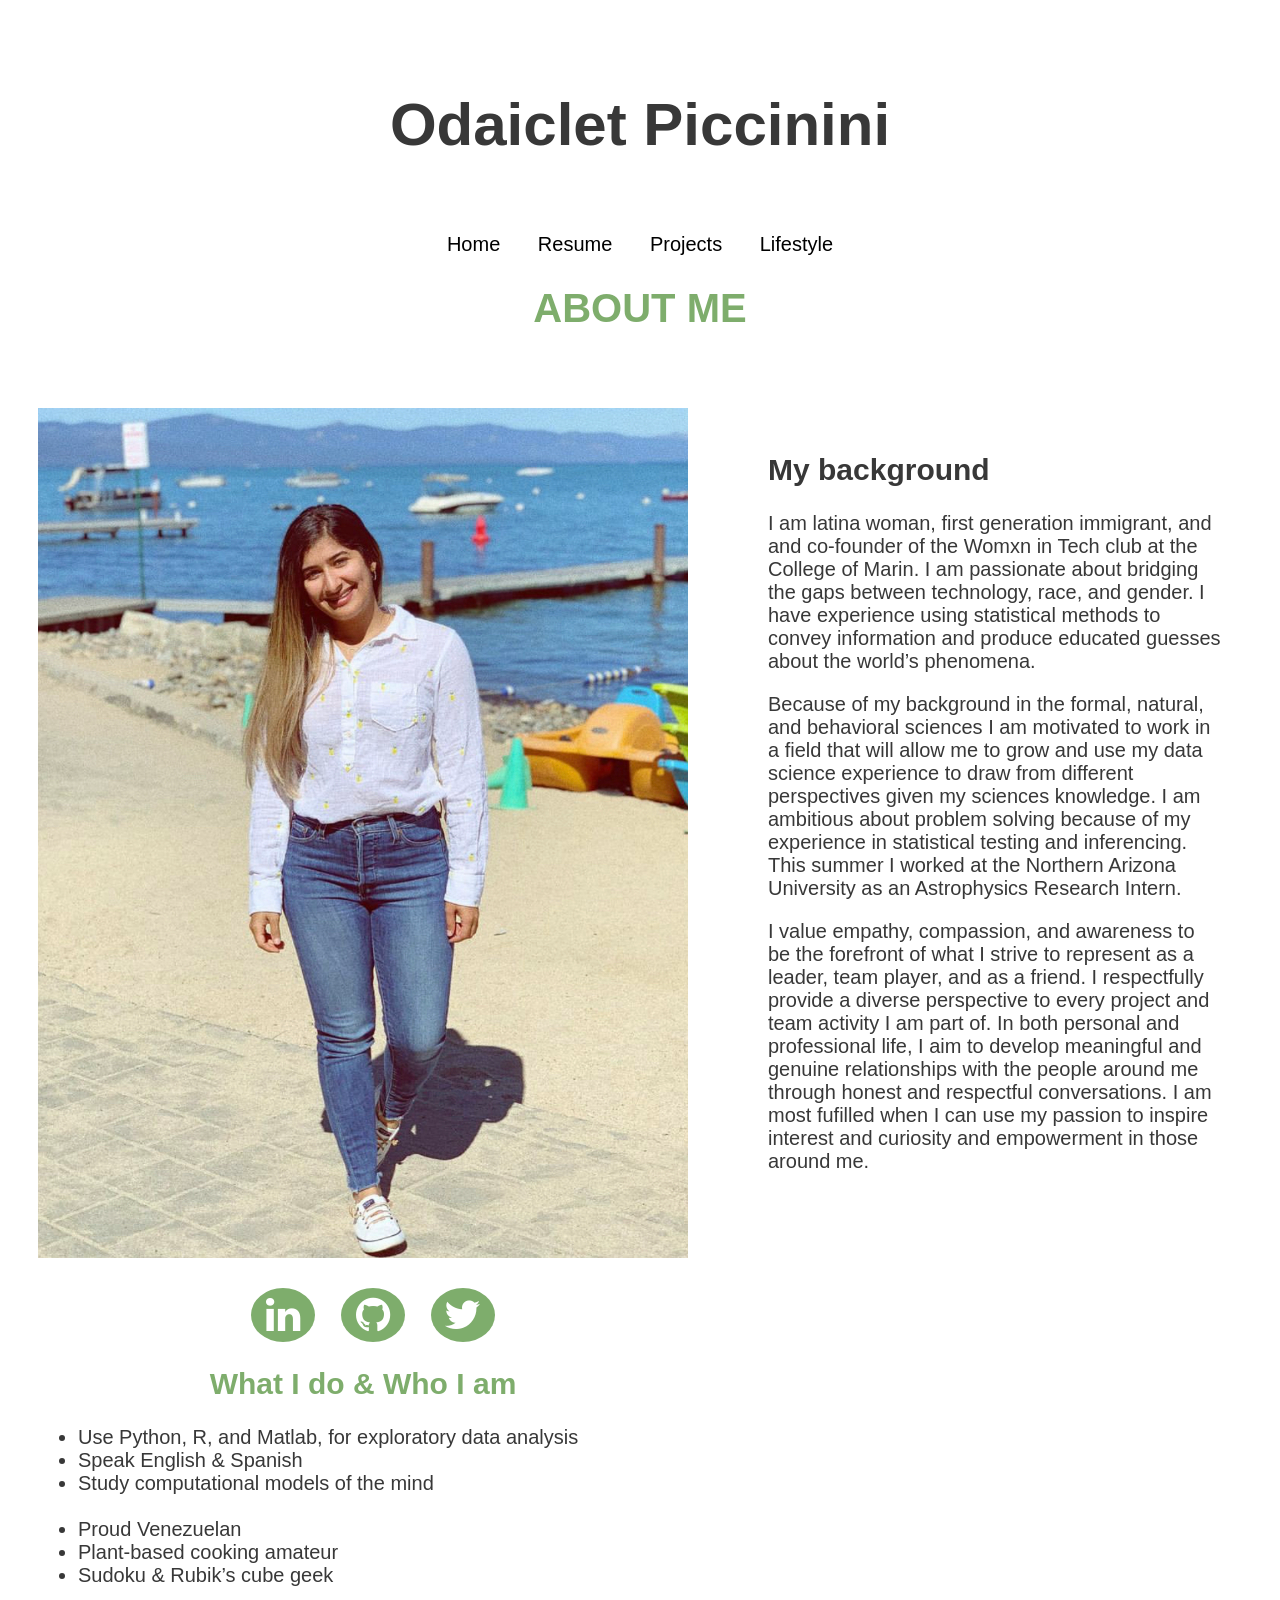
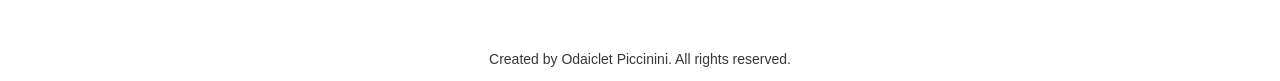
==== about-me.html @ 80da04c0 "Update about-me.html" ====
<!DOCTYPE html>
<html>
<head>
	<title>about-me</title>
	<!-- Add icon library -->
	<link rel="stylesheet" href="https://cdnjs.cloudflare.com/ajax/libs/font-awesome/4.7.0/css/font-awesome.min.css">
<style type="text/css">
.inline {
  background-color: #f7f7f7;
  border:solid 1px #B0B0B0;
}
.error {
	font-weight: bold;
	color: #FF0000;
}
.warning {
	font-weight: bold;
}
.message {
	font-style: italic;
}
.source, .output, .warning, .error, .message {
	padding: 0 1em;
  border:solid 1px #F7F7F7;
}
.source {
  background-color: #f5f5f5;
}
.left {
  text-align: left;
}
.right {
  text-align: right;
}
.center {
  text-align: center;
}
.hl.num {
  color: #AF0F91;
}
.hl.str {
  color: #317ECC;
}
.hl.com {
  color: #AD95AF;
  font-style: italic;
}
.hl.opt {
  color: #000000;
}
.hl.std {
  color: #585858;
}
.hl.kwa {
  color: #295F94;
  font-weight: bold;
}
.hl.kwb {
  color: #B05A65;
}
.hl.kwc {
  color: #55aa55;
}
.hl.kwd {
  color: #BC5A65;
  font-weight: bold;
}
body {
     margin-top: 30px;
     font-family: "Didot", Arial, sans-serif;
     color: #383838;
     font-size: 20px;
   }
.topnav {
     overflow: hidden;
     justify-content: center;
     display: inline-block;
     position: absolute;
     left: 0px;
     height: 40px;
     width: 100%;
     margin: 0 auto;
   }
   .topnav a {
     float: left;
     color: black;
     text-align: center;
     padding: 14px 16px;
     text-decoration: none;
     font-size: 20px;
   }
  .topnav a:hover {
     background-color: #f2f2ed;
     color: black;
   }
  .topnav a.active {
     color: #7ead6c;
   }
  .topnav ul {
      margin: auto;
      padding: 0;
      list-style: none;
      text-align: center;
   }
 .topnav ul li{
      margin: 0;
      padding: 0;
      display: inline-block;
   }
.topnav ul li a{
      text-align: center;
   }
  .titles{
      color: #7ead6c;
      padding: 20px;
      text-align: center;
      margin-top: 20px;
   }
   .row {
     display: flex;
   }
   .text {
     flex: 70%;
     padding: 30px;
     margin: 20px;
   }
   .image{
     flex: 30%;
     padding: 30px;
   }
      /* Style all font awesome icons */
   .fa {
     margin-top: 30px;
     margin-left: 20px;
     padding: 7px;
     font-size: 40px;
     width: 50px;
     text-align: center;
     text-decoration: none;
     border-radius: 50%;
   }
   /* Add a hover effect if you want */
   .fa:hover {
     opacity: 0.7;
   }
   /* Set a specific color for each brand */
   /* github */
   .fa-github {
     background: #7ead6c;
     color: white;
   }
   /* linkedin */
   .fa-linkedin {
     background: #7ead6c;
     color: white;
   }
    /* twitter */
   .fa-twitter {
     background: #7ead6c;
     color: white;
   }
   .icons{
   text-align:center;
   }
   .footnote {
   text-align: center;
   font-size: 14px;
   }
</head>
</style>
<body>
	
<div class = "titles">
	<h1 style = "text-align:center;color: #383838;font-size:3em;">Odaiclet Piccinini</h1>
</div>
<div class="topnav">
    	<ul>
       		<li><a href="/index">Home</a></li>
       		<li><a href="/resume">Resume</a></li>
       		<li><a href="/projects">Projects</a></li>
       		<li><a href="/lifestyle">Lifestyle</a></li>
	</ul>
</div>
	
<div class = "titles">
   <h1>ABOUT ME</h1>
</div>

<div class="row">
   <div class = "image">
      <img src="images/image1.png" alt="Young Woman Student" style="float:left;width:650px;height:850px;">
      <br />
      <br />
      <div class = "icons">
         <a href="https://www.linkedin.com/in/odaiclet" class="fa fa-linkedin"></a>
         <a href="https://github.com/odaiclet" class="fa fa-github"></a>
         <a href="https://twitter.com/odaicletmarina" class="fa fa-twitter"></a>
      </div>
      <h2 style = "text-align:center;color:#7ead6c;">What I do & Who I am</h2>
      <ul>
         <li>Use Python, R, and Matlab, for exploratory data analysis</li>
         <li>Speak English & Spanish</li>
         <li>Study computational models of the mind</li>
         <br />
         <li>Proud Venezuelan</li>
         <li>Plant-based cooking amateur</li>
         <li>Sudoku & Rubik’s cube geek</li>
      </ul>
   </div>
   
   <div class = "text">
      <h2>My background</h2>
      <p>I am latina woman, first generation immigrant, and and co-founder of the Womxn in Tech club at the College of Marin. I am passionate about bridging the gaps between technology, race, and gender. I have experience using statistical methods to convey information and produce educated guesses about the world’s phenomena.</p>
      
      <p>Because of my background in the formal, natural, and behavioral sciences I am motivated to work in a field that will allow me to grow and use my data science experience to draw from different perspectives given my sciences knowledge. I am ambitious about problem solving because of my experience in statistical testing and inferencing. This summer I worked at the Northern Arizona University as an Astrophysics Research Intern.</p>
      
      <p>I value empathy, compassion, and awareness to be the forefront of what I strive to represent as a leader, team player, and as a friend. I respectfully provide a diverse perspective to every project and team activity I am part of. In both personal and professional life, I aim to develop meaningful and genuine relationships with the people around me through honest and respectful conversations. I am most fufilled when I can use my passion to inspire interest and curiosity and empowerment in those around me.</p>
      </div>
</div>

<div class = "footnote">
   <p>Created by Odaiclet Piccinini. All rights reserved.</p>
</div>

</body>
</html>
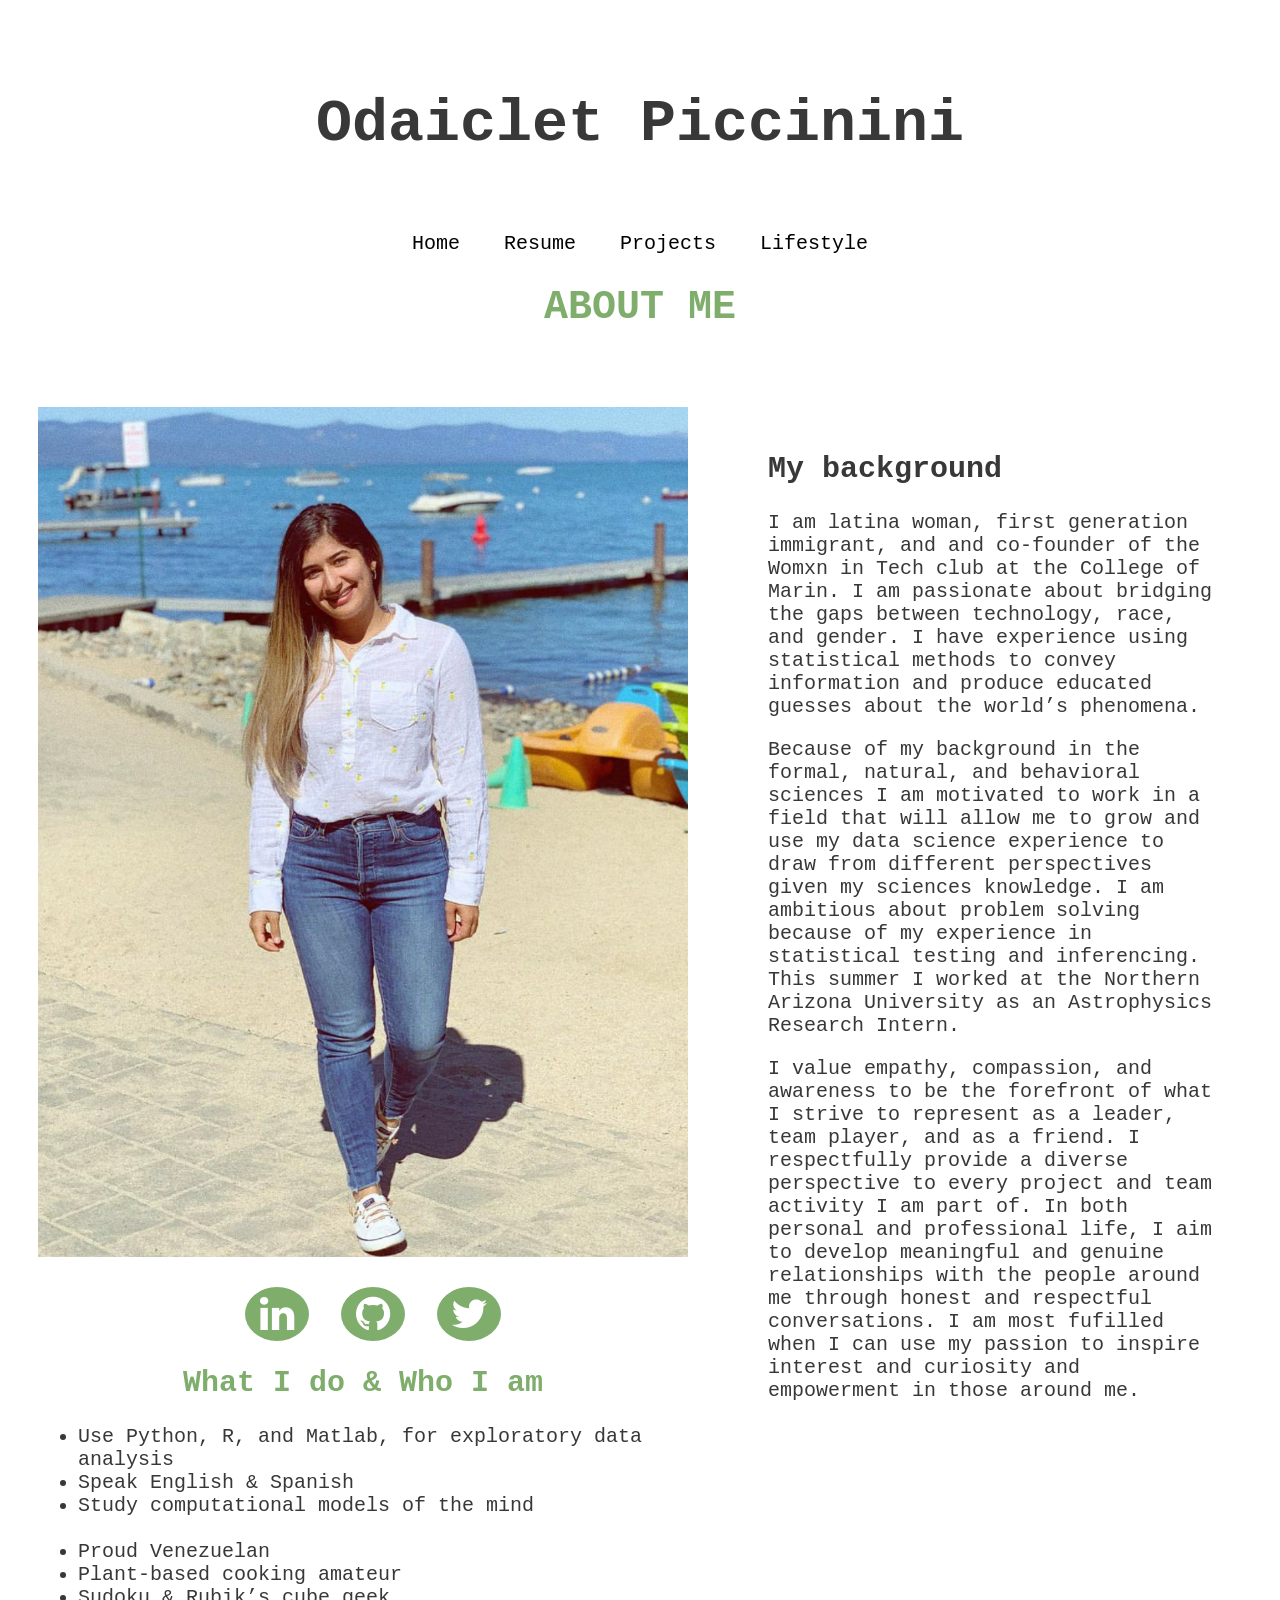
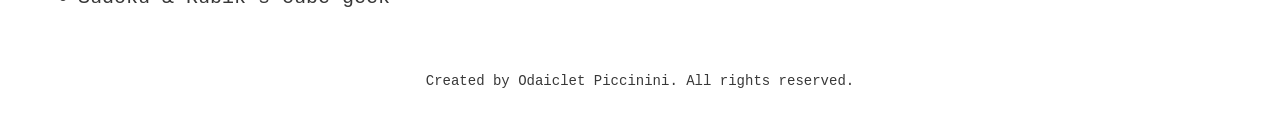
==== commit 417e270d: "Update about-me.html" ====
--- a/about-me.html
+++ b/about-me.html
@@ -67,7 +67,7 @@
 }
 body {
      margin-top: 30px;
-     font-family: "Didot", Arial, sans-serif;
+     font-family: "Lucida Console", Monaco, monospace;
      color: #383838;
      font-size: 20px;
    }
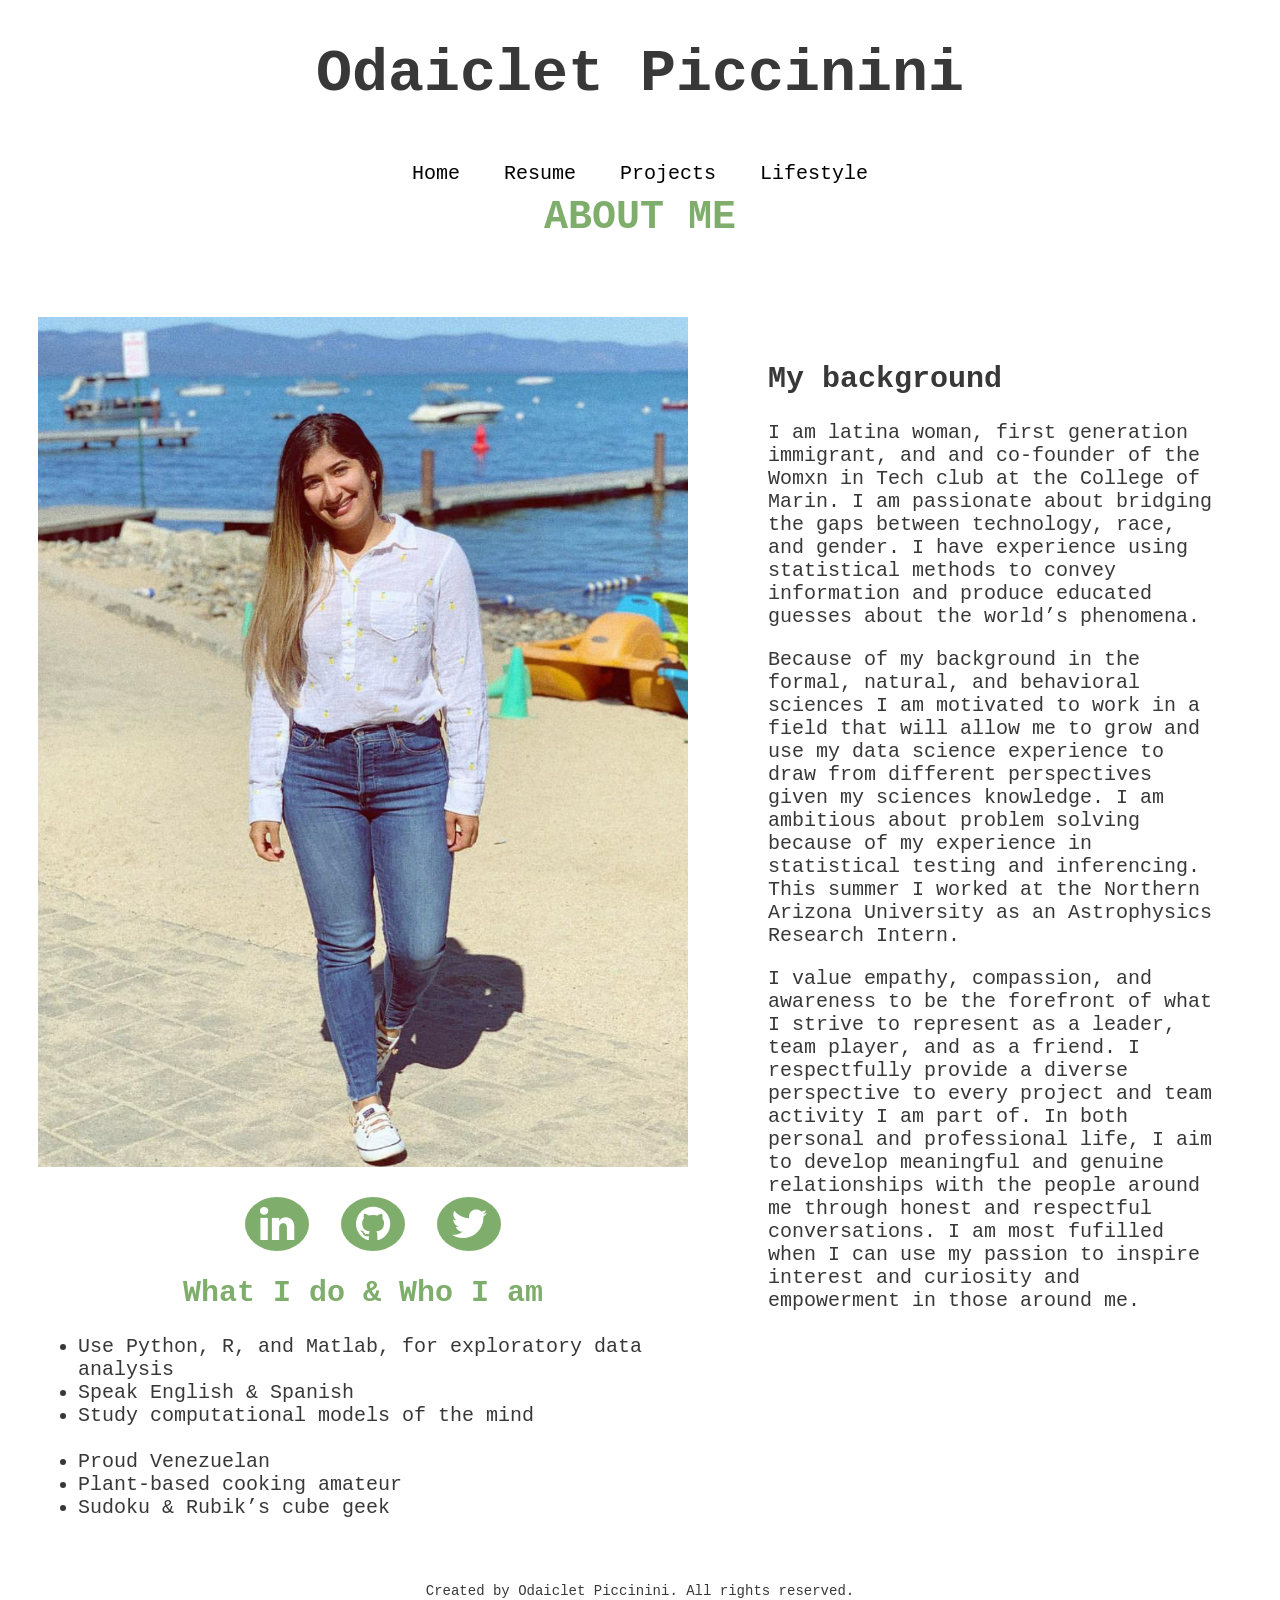
==== commit 508b025d: "Update about-me.html" ====
--- a/about-me.html
+++ b/about-me.html
@@ -110,11 +110,11 @@
 .topnav ul li a{
       text-align: center;
    }
-  .titles{
+  .titles {
       color: #7ead6c;
       padding: 20px;
       text-align: center;
-      margin-top: 20px;
+      margin-top: 30px;
    }
    .row {
      display: flex;
@@ -170,9 +170,7 @@
 </style>
 <body>
 	
-<div class = "titles">
 	<h1 style = "text-align:center;color: #383838;font-size:3em;">Odaiclet Piccinini</h1>
-</div>
 <div class="topnav">
     	<ul>
        		<li><a href="/index">Home</a></li>
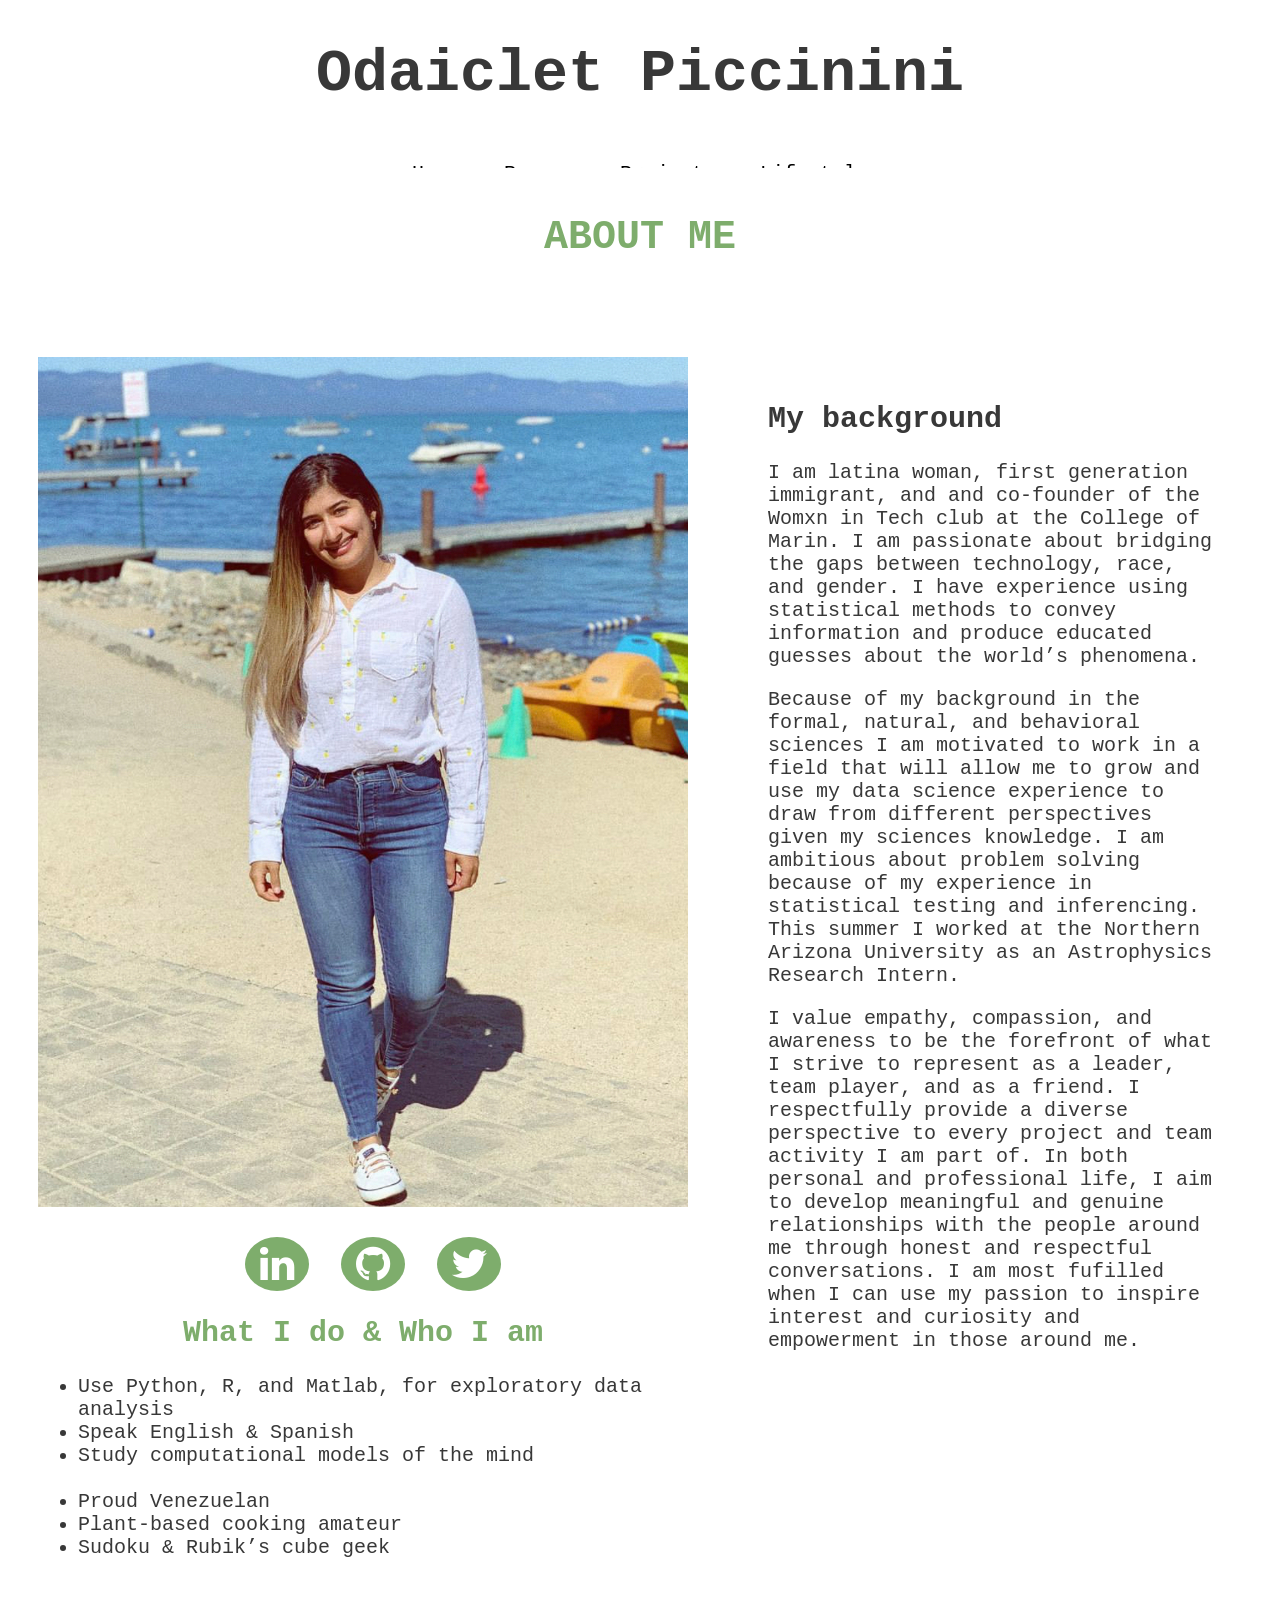
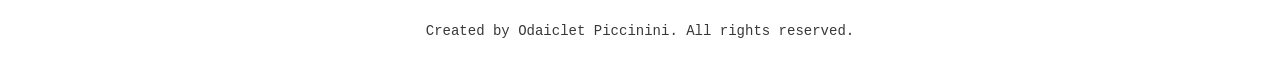
==== commit ffc37ac7: "Update about-me.html" ====
--- a/about-me.html
+++ b/about-me.html
@@ -77,7 +77,7 @@
      display: inline-block;
      position: absolute;
      left: 0px;
-     height: 40px;
+     height: 20px;
      width: 100%;
      margin: 0 auto;
    }
@@ -112,9 +112,8 @@
    }
   .titles {
       color: #7ead6c;
-      padding: 20px;
+      padding: 40px;
       text-align: center;
-      margin-top: 30px;
    }
    .row {
      display: flex;
@@ -170,7 +169,7 @@
 </style>
 <body>
 	
-	<h1 style = "text-align:center;color: #383838;font-size:3em;">Odaiclet Piccinini</h1>
+	<h1 style = "text-align:center;color:#383838;font-size:3em;">Odaiclet Piccinini</h1>
 <div class="topnav">
     	<ul>
        		<li><a href="/index">Home</a></li>
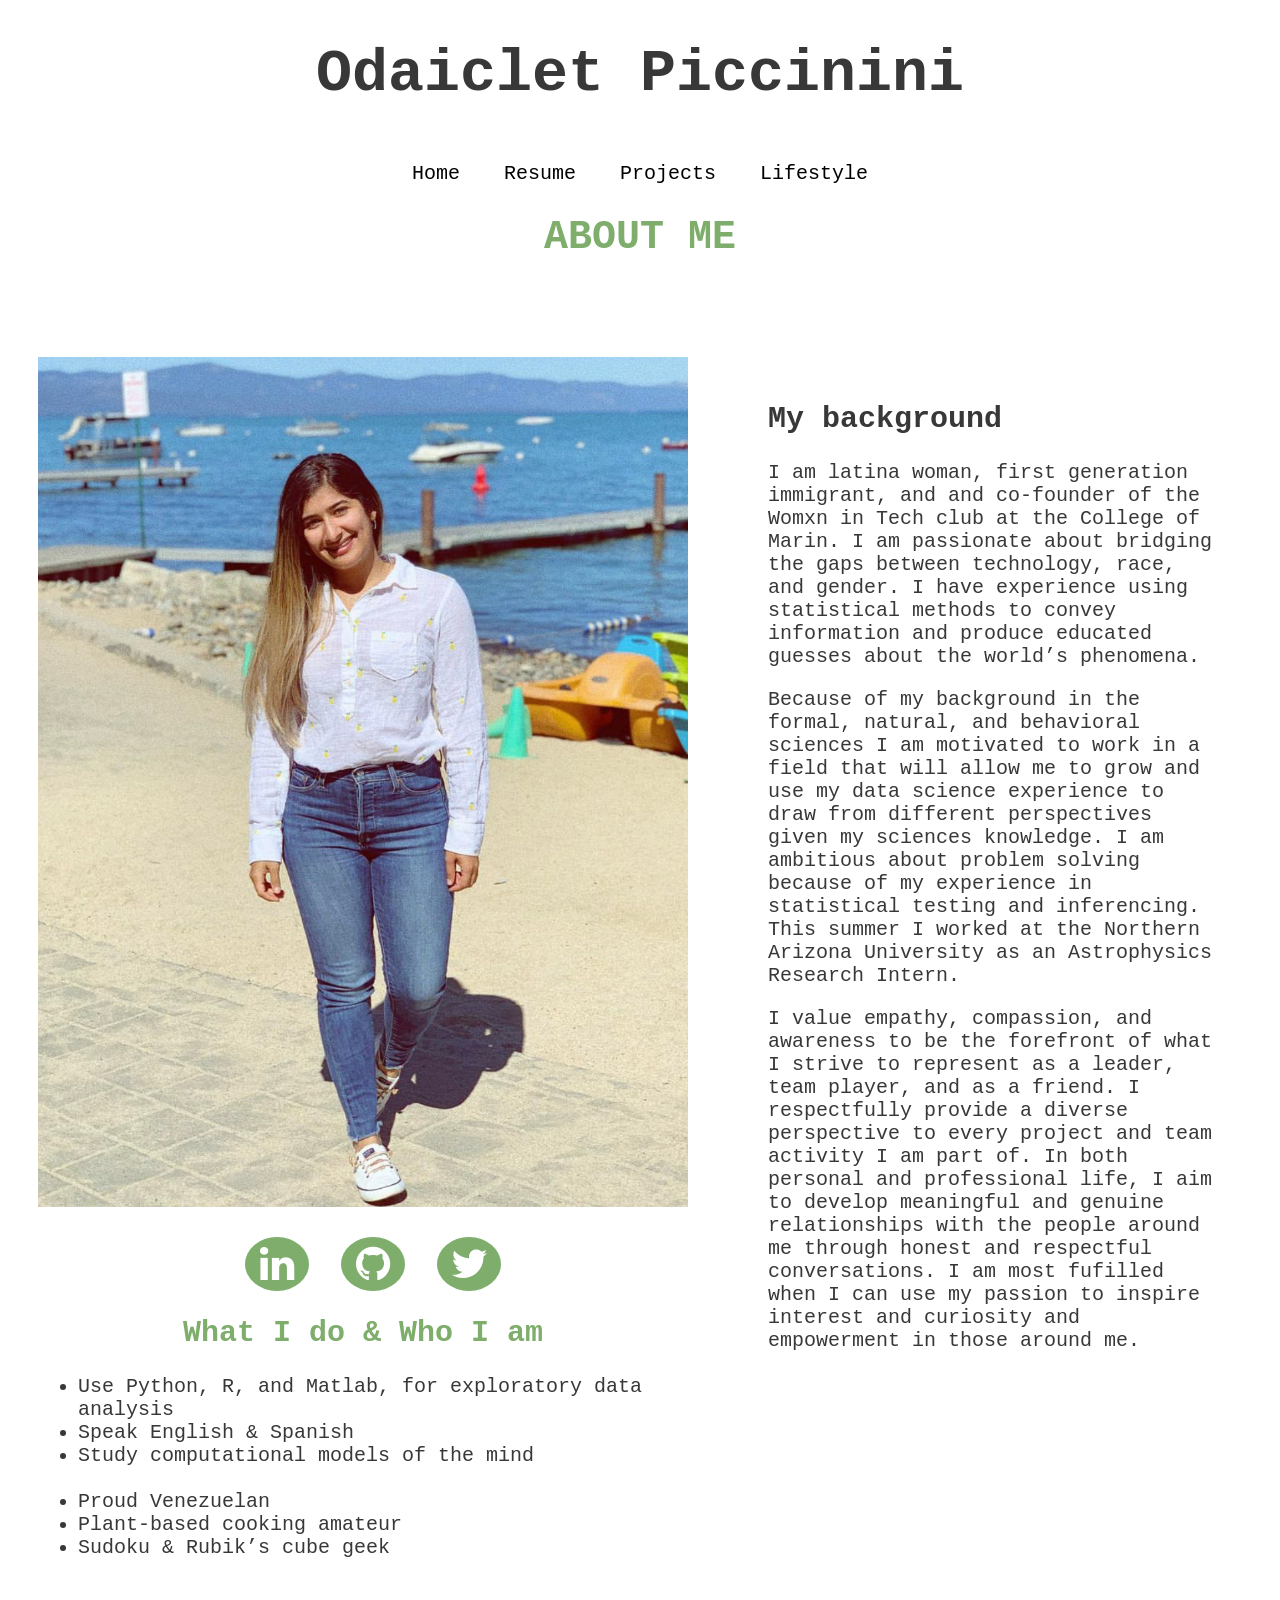
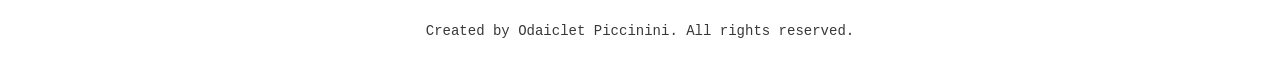
==== commit cc9a74ba: "Update about-me.html" ====
--- a/about-me.html
+++ b/about-me.html
@@ -77,7 +77,7 @@
      display: inline-block;
      position: absolute;
      left: 0px;
-     height: 20px;
+     height: 40px;
      width: 100%;
      margin: 0 auto;
    }
@@ -170,7 +170,7 @@
 <body>
 	
 	<h1 style = "text-align:center;color:#383838;font-size:3em;">Odaiclet Piccinini</h1>
-<div class="topnav">
+<div class="topnav" style = "margin:0;">
     	<ul>
        		<li><a href="/index">Home</a></li>
        		<li><a href="/resume">Resume</a></li>
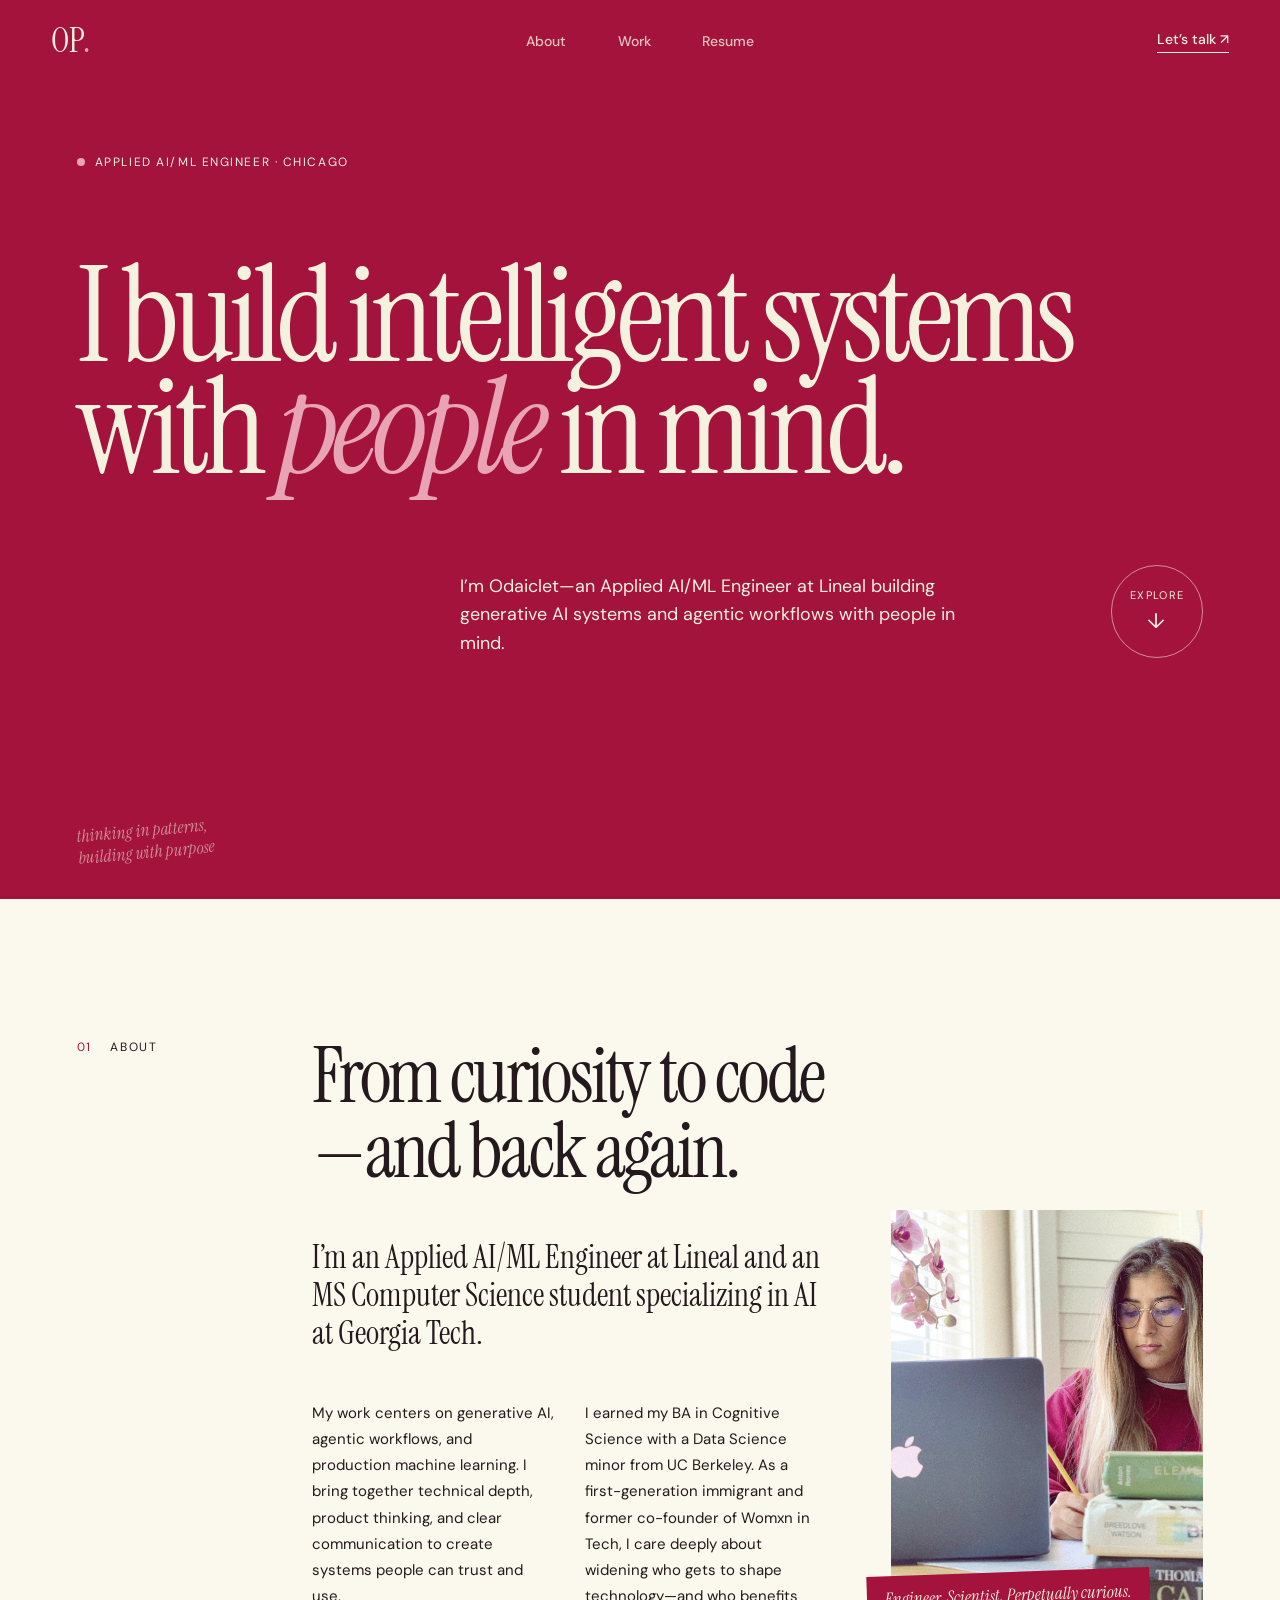
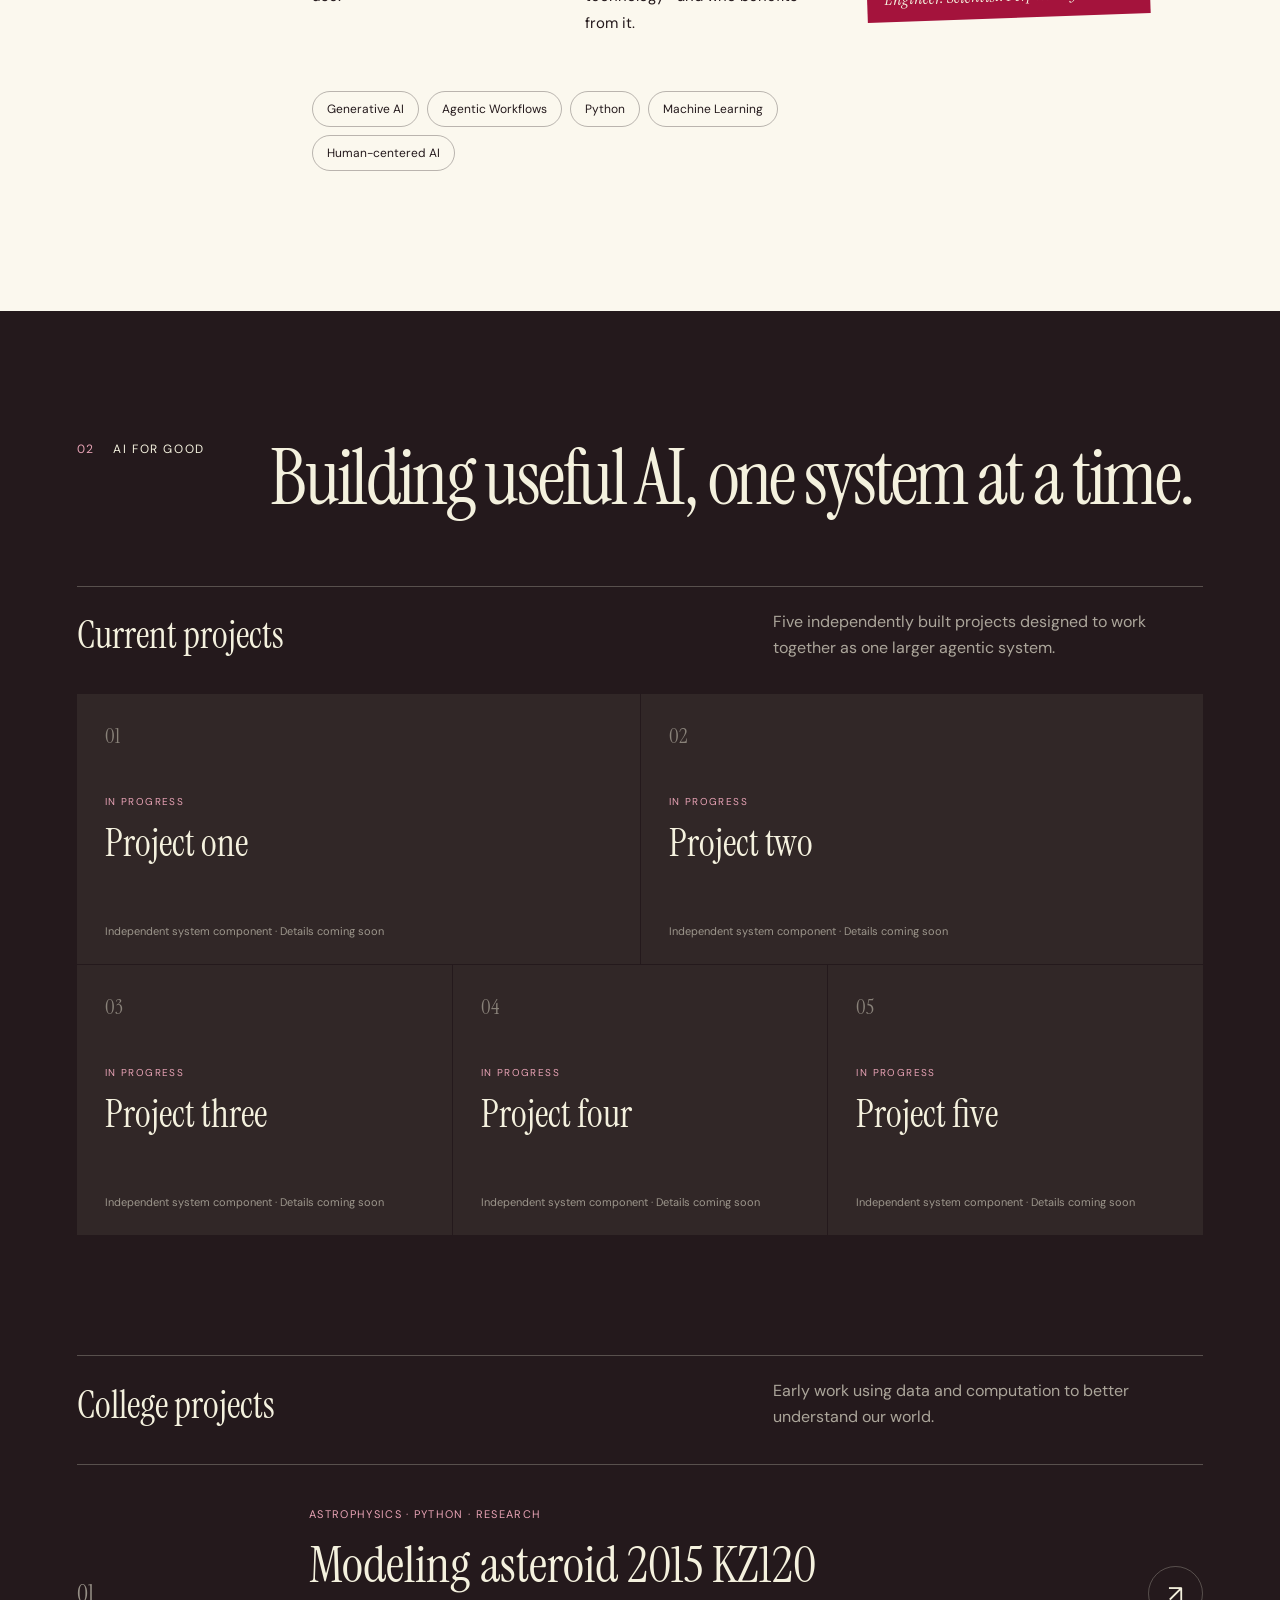
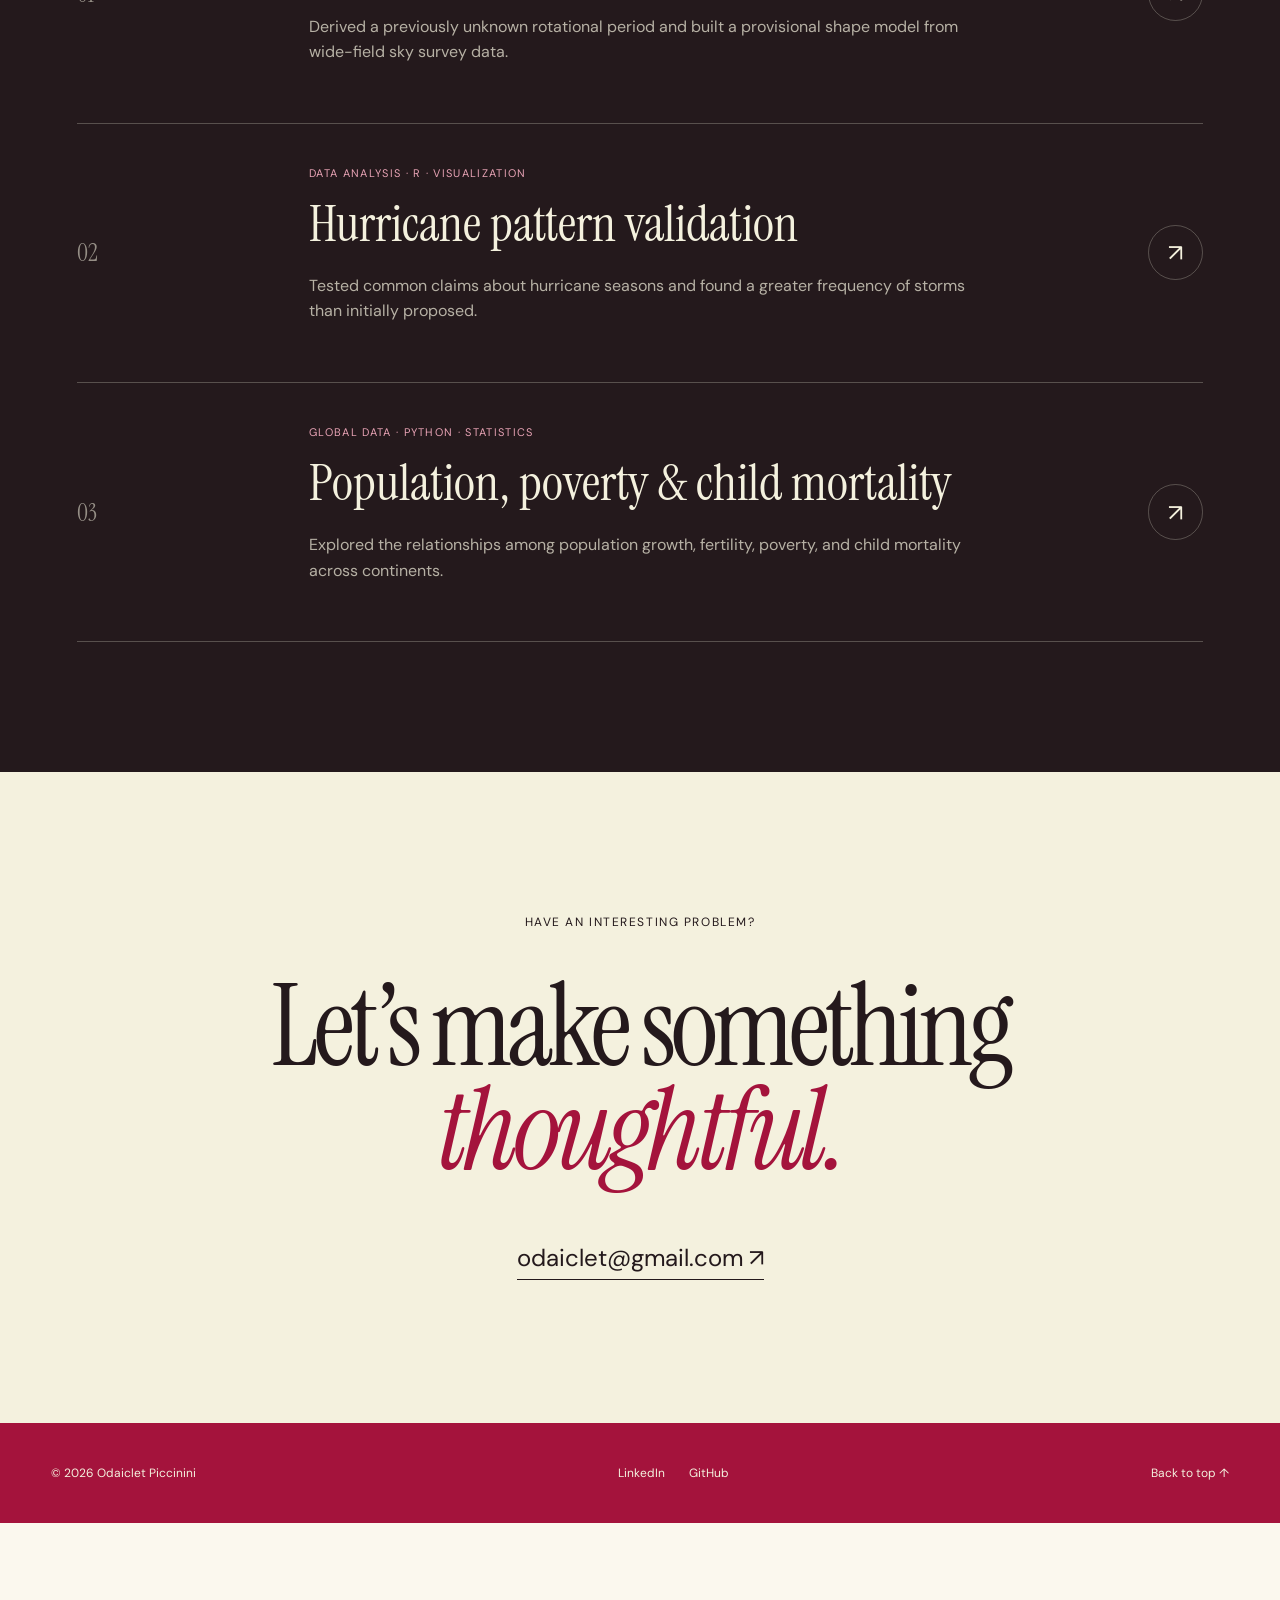
==== commit 4c3e5b2b: "fix(personal site): revamped site and updated portfolio" ====
--- a/about-me.html
+++ b/about-me.html
@@ -1,223 +1 @@
-<!DOCTYPE html>
-<html>
-<head>
-	<title>about-me</title>
-	<!-- Add icon library -->
-	<link rel="stylesheet" href="https://cdnjs.cloudflare.com/ajax/libs/font-awesome/4.7.0/css/font-awesome.min.css">
-<style type="text/css">
-.inline {
-  background-color: #f7f7f7;
-  border:solid 1px #B0B0B0;
-}
-.error {
-	font-weight: bold;
-	color: #FF0000;
-}
-.warning {
-	font-weight: bold;
-}
-.message {
-	font-style: italic;
-}
-.source, .output, .warning, .error, .message {
-	padding: 0 1em;
-  border:solid 1px #F7F7F7;
-}
-.source {
-  background-color: #f5f5f5;
-}
-.left {
-  text-align: left;
-}
-.right {
-  text-align: right;
-}
-.center {
-  text-align: center;
-}
-.hl.num {
-  color: #AF0F91;
-}
-.hl.str {
-  color: #317ECC;
-}
-.hl.com {
-  color: #AD95AF;
-  font-style: italic;
-}
-.hl.opt {
-  color: #000000;
-}
-.hl.std {
-  color: #585858;
-}
-.hl.kwa {
-  color: #295F94;
-  font-weight: bold;
-}
-.hl.kwb {
-  color: #B05A65;
-}
-.hl.kwc {
-  color: #55aa55;
-}
-.hl.kwd {
-  color: #BC5A65;
-  font-weight: bold;
-}
-body {
-     margin-top: 30px;
-     font-family: "Lucida Console", Monaco, monospace;
-     color: #383838;
-     font-size: 20px;
-   }
-.topnav {
-     overflow: hidden;
-     justify-content: center;
-     display: inline-block;
-     position: absolute;
-     left: 0px;
-     height: 40px;
-     width: 100%;
-     margin: 0 auto;
-   }
-   .topnav a {
-     float: left;
-     color: black;
-     text-align: center;
-     padding: 14px 16px;
-     text-decoration: none;
-     font-size: 20px;
-   }
-  .topnav a:hover {
-     background-color: #f2f2ed;
-     color: black;
-   }
-  .topnav a.active {
-     color: #7ead6c;
-   }
-  .topnav ul {
-      margin: auto;
-      padding: 0;
-      list-style: none;
-      text-align: center;
-   }
- .topnav ul li{
-      margin: 0;
-      padding: 0;
-      display: inline-block;
-   }
-.topnav ul li a{
-      text-align: center;
-   }
-  .titles {
-      color: #7ead6c;
-      padding: 40px;
-      text-align: center;
-   }
-   .row {
-     display: flex;
-   }
-   .text {
-     flex: 70%;
-     padding: 30px;
-     margin: 20px;
-   }
-   .image{
-     flex: 30%;
-     padding: 30px;
-   }
-      /* Style all font awesome icons */
-   .fa {
-     margin-top: 30px;
-     margin-left: 20px;
-     padding: 7px;
-     font-size: 40px;
-     width: 50px;
-     text-align: center;
-     text-decoration: none;
-     border-radius: 50%;
-   }
-   /* Add a hover effect if you want */
-   .fa:hover {
-     opacity: 0.7;
-   }
-   /* Set a specific color for each brand */
-   /* github */
-   .fa-github {
-     background: #7ead6c;
-     color: white;
-   }
-   /* linkedin */
-   .fa-linkedin {
-     background: #7ead6c;
-     color: white;
-   }
-    /* twitter */
-   .fa-twitter {
-     background: #7ead6c;
-     color: white;
-   }
-   .icons{
-   text-align:center;
-   }
-   .footnote {
-   text-align: center;
-   font-size: 14px;
-   }
-</head>
-</style>
-<body>
-	
-	<h1 style = "text-align:center;color:#383838;font-size:3em;">Odaiclet Piccinini</h1>
-<div class="topnav" style = "margin:0;">
-    	<ul>
-       		<li><a href="/index">Home</a></li>
-       		<li><a href="/resume">Resume</a></li>
-       		<li><a href="/projects">Projects</a></li>
-       		<li><a href="/lifestyle">Lifestyle</a></li>
-	</ul>
-</div>
-	
-<div class = "titles">
-   <h1>ABOUT ME</h1>
-</div>
-
-<div class="row">
-   <div class = "image">
-      <img src="images/image1.png" alt="Young Woman Student" style="float:left;width:650px;height:850px;">
-      <br />
-      <br />
-      <div class = "icons">
-         <a href="https://www.linkedin.com/in/odaiclet" class="fa fa-linkedin"></a>
-         <a href="https://github.com/odaiclet" class="fa fa-github"></a>
-         <a href="https://twitter.com/odaicletmarina" class="fa fa-twitter"></a>
-      </div>
-      <h2 style = "text-align:center;color:#7ead6c;">What I do & Who I am</h2>
-      <ul>
-         <li>Use Python, R, and Matlab, for exploratory data analysis</li>
-         <li>Speak English & Spanish</li>
-         <li>Study computational models of the mind</li>
-         <br />
-         <li>Proud Venezuelan</li>
-         <li>Plant-based cooking amateur</li>
-         <li>Sudoku & Rubik’s cube geek</li>
-      </ul>
-   </div>
-   
-   <div class = "text">
-      <h2>My background</h2>
-      <p>I am latina woman, first generation immigrant, and and co-founder of the Womxn in Tech club at the College of Marin. I am passionate about bridging the gaps between technology, race, and gender. I have experience using statistical methods to convey information and produce educated guesses about the world’s phenomena.</p>
-      
-      <p>Because of my background in the formal, natural, and behavioral sciences I am motivated to work in a field that will allow me to grow and use my data science experience to draw from different perspectives given my sciences knowledge. I am ambitious about problem solving because of my experience in statistical testing and inferencing. This summer I worked at the Northern Arizona University as an Astrophysics Research Intern.</p>
-      
-      <p>I value empathy, compassion, and awareness to be the forefront of what I strive to represent as a leader, team player, and as a friend. I respectfully provide a diverse perspective to every project and team activity I am part of. In both personal and professional life, I aim to develop meaningful and genuine relationships with the people around me through honest and respectful conversations. I am most fufilled when I can use my passion to inspire interest and curiosity and empowerment in those around me.</p>
-      </div>
-</div>
-
-<div class = "footnote">
-   <p>Created by Odaiclet Piccinini. All rights reserved.</p>
-</div>
-
-</body>
-</html>
+<!doctype html><html lang="en"><head><meta charset="utf-8"><meta name="viewport" content="width=device-width"><meta http-equiv="refresh" content="0; url=index.html#about"><title>About Odaiclet Piccinini</title></head><body><p><a href="index.html#about">Continue to About</a></p></body></html>
